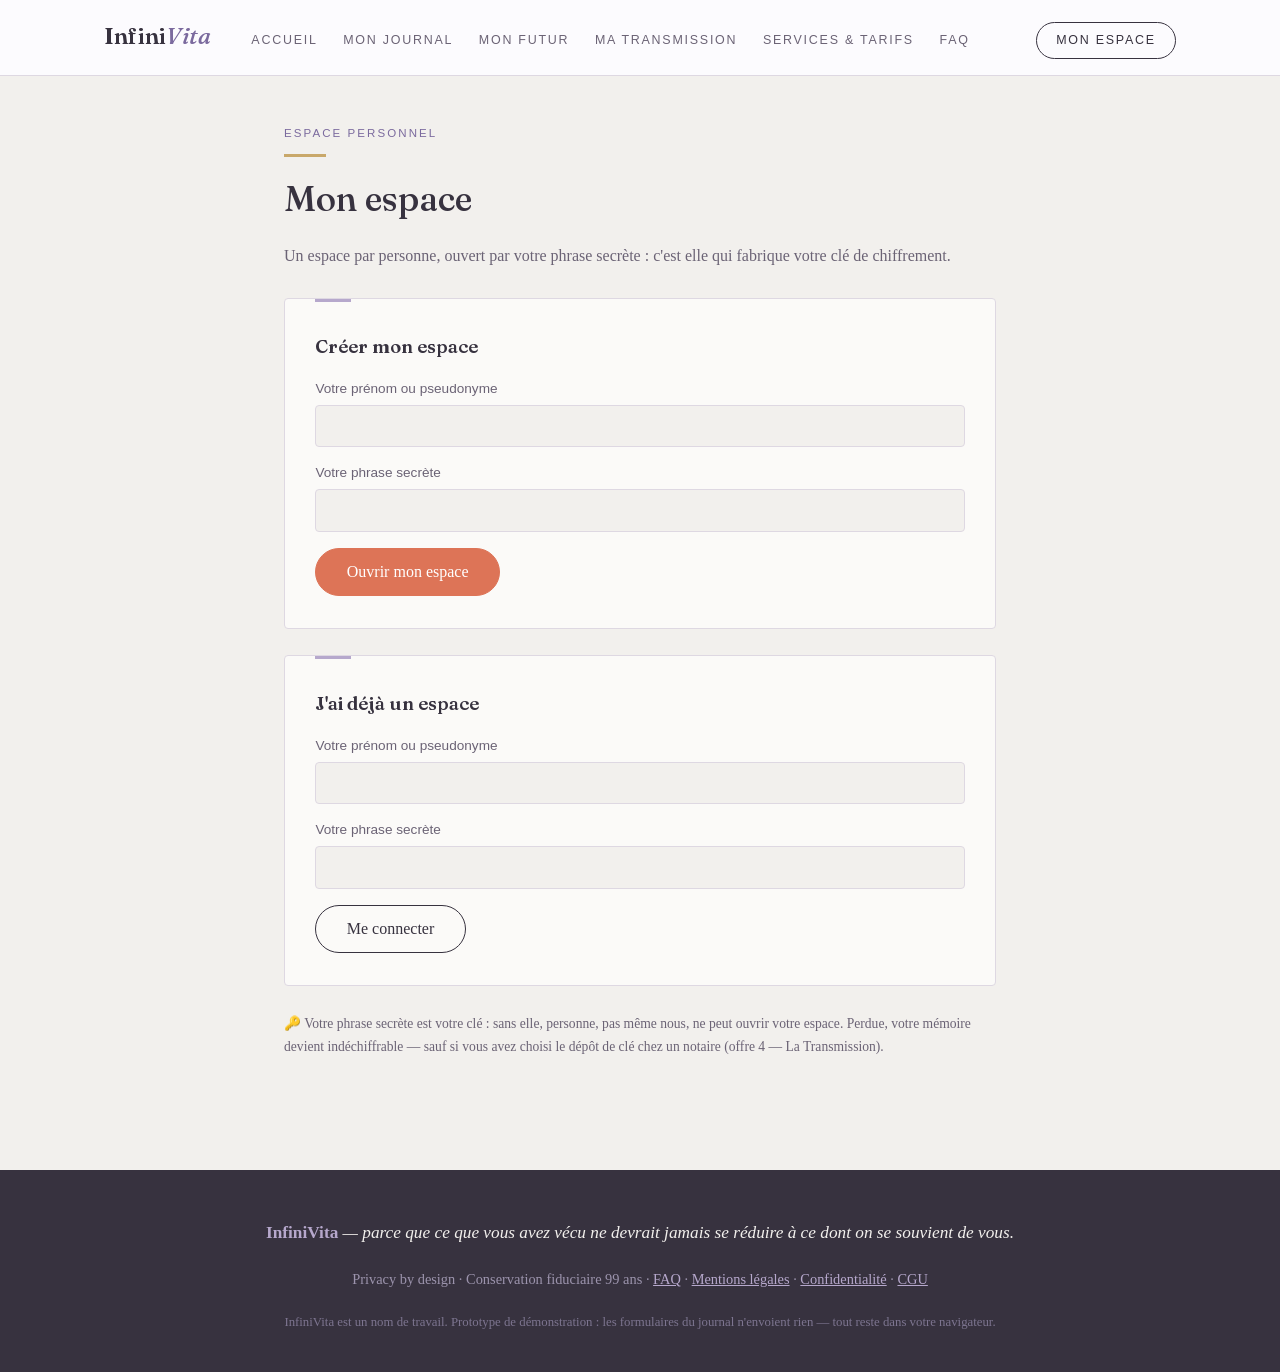
==== espace.html @ aa5b02a9 "Alignement : colonnes de contenu calées sur le bord gauche (Futur/Transmission/Journal) ; Mon espace" ====
<!DOCTYPE html>
<html lang="fr">
<head>
<meta charset="UTF-8">
<meta name="viewport" content="width=device-width, initial-scale=1.0">
<meta name="robots" content="noindex, nofollow">
<title>Mon espace — InfiniVita</title>
<link rel="stylesheet" href="styles.css?v=8">
</head>
<body>

<header>
  <div class="header-inner">
    <a class="logo" href="index.html">Infini<span>Vita</span></a>
    <nav>
      <a href="index.html">Accueil</a>
      <a href="journal.html">Mon Journal</a>
      <a href="futur.html">Mon Futur</a>
      <a href="transmission.html">Ma Transmission</a>
      <a href="tarifs.html">Services &amp; tarifs</a>
      <a href="faq.html">FAQ</a>
      <a href="espace.html" class="espace active">Mon espace</a>
    </nav>
  </div>
</header>

<div class="wrap narrow">
  <section class="block">
    <div class="page-kicker">Espace personnel</div>
    <h2 class="section-title">Mon espace</h2>
    <p style="color:var(--ink-soft);margin:0.8rem 0 1.8rem;">Un espace par personne, ouvert par votre phrase secrète : c'est elle qui fabrique votre clé de chiffrement.</p>

    <div id="login-panels">
      <div class="panel">
        <h3>Créer mon espace</h3>
        <label>Votre prénom ou pseudonyme</label><input type="text" id="esp-prenom">
        <label>Votre phrase secrète</label><input type="password" id="esp-phrase">
        <div style="margin-top:1rem;"><button class="btn" onclick="openSpace('esp-prenom')">Ouvrir mon espace</button></div>
      </div>
      <div class="panel">
        <h3>J'ai déjà un espace</h3>
        <label>Votre prénom ou pseudonyme</label><input type="text" id="esp-prenom2">
        <label>Votre phrase secrète</label><input type="password">
        <div style="margin-top:1rem;"><button class="btn ghost" onclick="openSpace('esp-prenom2')">Me connecter</button></div>
      </div>
      <p class="hint">🔑 Votre phrase secrète est votre clé : sans elle, personne, pas même nous, ne peut ouvrir votre espace. Perdue, votre mémoire devient indéchiffrable — sauf si vous avez choisi le dépôt de clé chez un notaire (offre 4 — La Transmission).</p>
    </div>

    <div id="space-open" style="display:none;">
      <div class="panel" style="border-color:var(--amethyste);">
        <h3 id="welcome-msg">Bienvenue</h3>
        <p class="note">Votre espace est ouvert (démonstration : sur cet appareil, cette session seulement). Dans la version complète, chaque page — Météo, Journal, Mémoire, Projections, Créations — écrit dans votre espace chiffré, où que vous soyez.</p>
        <div style="margin-top:1.2rem;display:flex;gap:0.7rem;flex-wrap:wrap;">
          <a class="btn" href="journal.html">Poser ma météo du jour</a>
          <button class="btn ghost" onclick="closeSpace()">Fermer mon espace</button>
        </div>
      </div>
    </div>
  </section>
</div>

<footer>
  <div class="sig"><strong>InfiniVita</strong> — parce que ce que vous avez vécu ne devrait jamais se réduire à ce dont on se souvient de vous.</div>
  <div>Privacy by design · Conservation fiduciaire 99 ans · <a href="faq.html">FAQ</a> · <a href="legal.html#mentions">Mentions légales</a> · <a href="legal.html#confidentialite">Confidentialité</a> · <a href="legal.html#cgu">CGU</a></div>
  <div class="worknote">InfiniVita est un nom de travail. Prototype de démonstration : les formulaires du journal n'envoient rien — tout reste dans votre navigateur.</div>
</footer>

<script src="app.js?v=8"></script>
</body>
</html>
---- styles.css ----
/* InfiniVita V3 — Le fil d'améthyste · palette Brume & améthyste (V2) */
@font-face {
  font-family: 'Fraunces';
  src: url('assets/fonts/fraunces-var.woff2') format('woff2');
  font-weight: 100 900;
  font-style: normal;
  font-display: swap;
}
@font-face {
  font-family: 'Fraunces';
  src: url('assets/fonts/fraunces-var-italic.woff2') format('woff2');
  font-weight: 100 900;
  font-style: italic;
  font-display: swap;
}
:root {
  --ink: #37323f;
  --ink-soft: #6b6375;
  --brume: #f2f0ed;
  --brume-2: #e9e5ee;
  --creme: #ece6da;
  --amethyste: #7b6a9e;
  --amethyste-deep: #5d4f7e;
  --amethyste-soft: #b6a8cc;
  --corail: #dd7457;
  --corail-deep: #c05f44;
  --or: #c9a86a;
  --green: #4a6b57;
  --line: #ded8e2;
  --white: #fbfaf8;
  --on-dark: #d8d3e2;
  --on-dark-strong: #e7e3f0;
}
* { margin: 0; padding: 0; box-sizing: border-box; }
body {
  font-family: 'Iowan Old Style', 'Palatino Linotype', Palatino, Georgia, serif;
  background: var(--brume); color: var(--ink); line-height: 1.7;
}

/* ---------- Header ---------- */
header {
  position: sticky; top: 0; z-index: 50;
  background: rgba(253,252,255,0.92); backdrop-filter: blur(8px);
  border-bottom: 1px solid var(--line);
}
.header-inner {
  max-width: 1120px; margin: 0 auto; padding: 1rem 1.5rem;
  display: flex; align-items: baseline; gap: 2.5rem; flex-wrap: wrap;
}
.logo { font-family: 'Fraunces', 'Iowan Old Style', Palatino, Georgia, serif; font-size: 1.45rem; font-weight: 600; letter-spacing: 0.01em; color: var(--ink); text-decoration: none; }
.logo span { color: var(--amethyste); font-style: italic; }
nav { display: flex; gap: 1.6rem; flex: 1; flex-wrap: wrap; align-items: baseline; }
nav a {
  font-family: -apple-system, 'Segoe UI', Helvetica, sans-serif;
  font-size: 0.78rem; letter-spacing: 0.14em; text-transform: uppercase;
  color: var(--ink-soft); text-decoration: none; padding: 0.3rem 0;
  border-bottom: 2px solid transparent;
}
nav a:hover { color: var(--amethyste-deep); }
nav a.active { color: var(--amethyste); border-bottom-color: var(--amethyste); }
nav a.espace {
  margin-left: auto; border: 1px solid var(--ink); border-radius: 999px;
  padding: 0.45rem 1.2rem; color: var(--ink);
}
nav a.espace:hover { background: var(--ink); color: var(--brume); }

/* ---------- Layout ---------- */
.wrap { max-width: 1120px; margin: 0 auto; padding: 0 1.5rem; }
.narrow { max-width: 760px; margin-left: auto; margin-right: auto; }
/* Dans les pages de contenu, la colonne s'aligne sur le bord gauche du titre et de la photo */
section.block > .narrow { margin-left: 0; }
section.block { padding: 3rem 0; }
h1, h2, h3, h4 { font-family: 'Fraunces', 'Iowan Old Style', Palatino, Georgia, serif; }
h2.section-title { font-size: clamp(1.6rem, 3.5vw, 2.2rem); font-weight: 500; margin-bottom: 0.4rem; }
h2.section-title em { color: var(--amethyste); }
.page-kicker {
  font-family: -apple-system, 'Segoe UI', sans-serif; font-size: 0.72rem;
  letter-spacing: 0.18em; text-transform: uppercase; color: var(--amethyste);
  margin-bottom: 0.8rem;
}
.page-kicker::after { content: ''; display: block; width: 2.6rem; height: 3px; background: var(--or); margin-top: 0.6rem; }
.prose p { margin-bottom: 1rem; color: var(--ink-soft); }
.prose p strong { color: var(--ink); }
.prose .lead { font-size: 1.14rem; color: var(--ink); }
.prose h3 { font-weight: 500; font-size: 1.4rem; }

/* ---------- Hero (accueil) : encre sombre, texte + photo ---------- */
.hero { position: relative; padding: 5rem 1.5rem 4.5rem; overflow: hidden; background: var(--ink); }
.hero-grid {
  max-width: 1120px; margin: 0 auto;
  display: grid; grid-template-columns: 1.15fr 1fr; gap: 3.5rem; align-items: center;
}
.hero-text { position: relative; }
.hero-text::before {
  content: ''; position: absolute; left: -1.6rem; top: 0.4rem; bottom: 0.4rem; width: 2px;
  background: linear-gradient(to bottom, transparent, var(--or) 30%, var(--or) 70%, transparent);
  opacity: 0.9;
}
.hero .question {
  display: inline-block; font-style: italic; color: var(--amethyste-soft);
  font-size: 1.08rem; margin-bottom: 1.4rem;
}
.hero h1 {
  font-size: clamp(2rem, 5vw, 3.3rem); line-height: 1.12; font-weight: 550;
  margin-bottom: 1.5rem; color: var(--white);
}
.hero h1 em { color: var(--amethyste-soft); }
.hero p { color: var(--on-dark); font-size: 1.1rem; margin-bottom: 0.9rem; max-width: 54ch; }
.hero p strong { color: var(--on-dark-strong); }
.hero .tagline { font-style: italic; color: var(--or); margin-top: 1.4rem; }
.hero-illus img {
  width: 100%; height: auto; display: block; border-radius: 6px;
  box-shadow: 0 24px 60px rgba(0,0,0,0.4);
}
.hero-illus { position: relative; }
.hero-illus::after {
  content: ''; position: absolute; inset: 1rem -1rem -1rem 1rem;
  border: 1px solid var(--or); border-radius: 6px; z-index: -1; opacity: 0.55;
}

/* ---------- Photos des pages ---------- */
.page-photo { margin: 0 0 2.4rem; position: relative; }
.page-photo img {
  width: 100%; height: auto; max-height: 440px; object-fit: cover;
  display: block; border-radius: 6px;
  box-shadow: 0 18px 44px rgba(55,50,63,0.18);
}
.page-photo::after {
  content: ''; position: absolute; inset: 0.9rem -0.9rem -0.9rem 0.9rem;
  border: 1px solid var(--or); border-radius: 6px; z-index: -1; opacity: 0.5;
}
.card-photo {
  width: 100%; height: 210px; object-fit: cover; display: block;
  border-radius: 4px; margin-bottom: 1.3rem;
}
.card.full .split { display: grid; grid-template-columns: 1.1fr 1fr; gap: 2.2rem; align-items: center; }
.card.full .split .card-photo { height: 100%; max-height: 300px; margin-bottom: 0; }
@media (max-width: 700px) { .card.full .split { grid-template-columns: 1fr; } .card.full .split .card-photo { height: 210px; } }

/* ---------- Apparition douce au défilement ---------- */
@media (prefers-reduced-motion: no-preference) {
  .reveal { opacity: 0; transform: translateY(18px); transition: opacity 0.7s ease, transform 0.7s ease; }
  .reveal.seen { opacity: 1; transform: none; }
}
.cta-row { display: flex; gap: 1rem; flex-wrap: wrap; margin-top: 2.2rem; }
@media (max-width: 820px) {
  .hero-grid { grid-template-columns: 1fr; gap: 2.4rem; }
  .hero-text::before { display: none; }
  .hero { text-align: center; padding: 3.5rem 1.25rem 3rem; }
  .hero p { margin-left: auto; margin-right: auto; }
  .cta-row { justify-content: center; }
}

/* ---------- Boutons ---------- */
.btn {
  display: inline-block; font-family: inherit; font-size: 1rem; cursor: pointer; text-decoration: none;
  padding: 0.9rem 1.9rem; border-radius: 999px; border: 1px solid var(--corail);
  background: var(--corail); color: #fff; transition: 0.25s; text-align: center;
}
.btn:hover { background: var(--corail-deep); border-color: var(--corail-deep); color: #fff; }
.btn.ghost { background: transparent; color: var(--ink); border-color: var(--ink); }
.btn.ghost:hover { background: var(--brume-2); color: var(--ink); }
.hero .btn.ghost { color: var(--on-dark-strong); border-color: var(--on-dark); }
.hero .btn.ghost:hover { background: rgba(255,255,255,0.1); color: #fff; }

/* ---------- Bandeau de confiance ---------- */
.trust { background: var(--ink); color: var(--brume); padding: 1.3rem 1rem; }
.trust-inner {
  max-width: 1120px; margin: 0 auto; display: flex; gap: 3rem;
  justify-content: center; flex-wrap: wrap; font-size: 0.92rem;
}
.trust-inner strong { color: #fff; font-weight: 600; }
.trust-inner span { color: var(--on-dark); }

/* ---------- Cartes accueil ---------- */
.three-cards { display: grid; grid-template-columns: 1fr 1fr; gap: 1.6rem; padding: 4rem 0 3rem; }
a.card { text-decoration: none; color: inherit; }
.card {
  display: block; background: var(--white); border: 1px solid var(--line); border-radius: 4px;
  padding: 2.4rem 2.2rem; transition: 0.25s; position: relative;
}
.card::before {
  content: ''; position: absolute; top: 0; left: 2.2rem; width: 2.6rem; height: 3px;
  background: var(--or);
}
.card .vignette {
  width: 100%; max-width: 300px; height: auto; display: block;
  border-radius: 6px; margin-bottom: 1.3rem;
}
.card.full { grid-column: 1 / -1; }
.card:hover { transform: translateY(-3px); box-shadow: 0 14px 34px rgba(60,45,90,0.10); }
.card .kicker {
  font-family: -apple-system, 'Segoe UI', sans-serif; font-size: 0.72rem;
  letter-spacing: 0.16em; text-transform: uppercase; color: var(--amethyste);
  margin-bottom: 0.9rem;
}
.card h3 { font-size: 1.5rem; font-weight: 500; margin-bottom: 0.7rem; }
.card p { color: var(--ink-soft); font-size: 1rem; }
.card .sub { font-size: 0.85rem; color: var(--amethyste); margin-top: 1.2rem; font-style: italic; }
@media (max-width: 640px) { .three-cards { grid-template-columns: 1fr; } }

/* ---------- Citation ---------- */
.quote-strip {
  position: relative; text-align: center; font-style: italic; font-size: 1.35rem;
  padding: 4rem 1rem; color: var(--ink); background: var(--creme);
  border-top: 1px solid var(--line); border-bottom: 1px solid var(--line);
}
.quote-strip::before {
  content: ''; position: absolute; left: 50%; top: -1.4rem; width: 2px; height: 2.8rem;
  background: var(--or);
}
.quote-strip .small { font-size: 0.98rem; color: var(--ink-soft); margin-top: 1rem; font-style: normal; max-width: 560px; margin-left: auto; margin-right: auto; }

/* ---------- Triptyque ---------- */
.triple { display: grid; grid-template-columns: repeat(auto-fit, minmax(240px, 1fr)); gap: 1.6rem; margin-top: 1.5rem; }
.triple .cell { background: var(--white); border: 1px solid var(--line); border-radius: 4px; padding: 1.8rem 1.6rem; }
.triple .cell h4 { margin-bottom: 0.6rem; font-size: 1.08rem; font-weight: 600; }
.triple .cell p { font-size: 0.95rem; color: var(--ink-soft); }

/* ---------- Coffre (section sombre) ---------- */
.vault {
  background: var(--ink); color: var(--brume); border-radius: 4px;
  padding: 3rem 2.6rem; margin: 3.5rem 0; border-top: 3px solid var(--or);
}
.vault h2 { font-size: 1.7rem; font-weight: 500; margin-bottom: 1.2rem; }
.vault h2 em { color: var(--amethyste-soft); }
.vault p { color: var(--on-dark); margin-bottom: 1rem; }
.vault ul { list-style: none; margin: 1rem 0 1.5rem; }
.vault li { padding: 0.55rem 0; border-bottom: 1px solid rgba(255,255,255,0.12); color: var(--on-dark-strong); }
.vault li:last-child { border-bottom: none; }
.vault .key-q { color: var(--amethyste-soft); font-weight: bold; margin-top: 1.5rem; }

/* ---------- Sous-navigation ---------- */
.subnav { display: flex; gap: 0.5rem; flex-wrap: wrap; margin: 1.8rem 0 2.2rem; }
.subnav span {
  font-family: -apple-system, 'Segoe UI', sans-serif; font-size: 0.78rem; letter-spacing: 0.06em;
  background: var(--white); border: 1px solid var(--line);
  padding: 0.4rem 0.95rem; border-radius: 999px; color: var(--ink-soft);
}

/* ---------- Panneaux & formulaires ---------- */
.panel {
  position: relative; background: var(--white); border: 1px solid var(--line); border-radius: 4px;
  padding: 2rem 1.9rem; margin-bottom: 1.6rem;
}
.panel::before {
  content: ''; position: absolute; top: 0; left: 1.9rem; width: 2.2rem; height: 3px;
  background: var(--amethyste-soft);
}
.panel h3 { margin-bottom: 0.8rem; font-weight: 600; font-size: 1.15rem; }
label { display: block; font-family: -apple-system, 'Segoe UI', sans-serif; font-size: 0.85rem; color: var(--ink-soft); margin: 0.9rem 0 0.3rem; }
input[type=text], input[type=email], input[type=password], input[type=date], textarea, select {
  width: 100%; padding: 0.7rem 0.9rem; border: 1px solid var(--line); border-radius: 4px;
  font-family: inherit; font-size: 0.97rem; background: var(--brume); color: var(--ink);
}
textarea { min-height: 110px; resize: vertical; }
input:focus, textarea:focus, select:focus { outline: 2px solid var(--amethyste-soft); }
.emoji-row { display: flex; gap: 0.5rem; margin: 0.6rem 0; flex-wrap: wrap; }
.emoji-row button {
  font-size: 1.5rem; background: var(--brume); border: 1px solid var(--line);
  border-radius: 4px; padding: 0.35rem 0.6rem; cursor: pointer;
}
.emoji-row button.sel { border-color: var(--amethyste); background: var(--brume-2); }
.hint { font-size: 0.85rem; color: var(--ink-soft); margin-top: 0.8rem; }
.ok-msg { color: var(--green); font-size: 0.92rem; margin-top: 0.7rem; display: none; }
.panel .note { font-size: 0.93rem; color: var(--ink-soft); }

/* ---------- Offres ---------- */
.tarifs-grid { display: grid; grid-template-columns: repeat(3, 1fr); gap: 1.4rem; margin-top: 2rem; }
.tarif {
  position: relative; background: var(--white); border: 1px solid var(--line); border-radius: 4px;
  padding: 1.8rem 1.6rem; display: flex; flex-direction: column;
}
.tarif::before { content: ''; position: absolute; top: 0; left: 1.6rem; width: 2.2rem; height: 3px; background: var(--amethyste-soft); }
.tarif.full { grid-column: 1 / -1; }
.tarif .num { font-family: -apple-system, 'Segoe UI', sans-serif; font-size: 0.72rem; color: var(--amethyste); letter-spacing: 0.14em; text-transform: uppercase; }
.tarif h4 { margin: 0.4rem 0 0.7rem; font-size: 1.25rem; font-weight: 600; }
.tarif p { font-size: 0.93rem; color: var(--ink-soft); flex: 1; }
.tarif .price { margin-top: 1.1rem; font-size: 0.87rem; font-style: italic; color: var(--green); }
.tarif.featured { border-color: var(--amethyste); box-shadow: 0 6px 22px rgba(111,85,153,0.14); }
.tarif.featured::before { background: var(--amethyste); }
@media (max-width: 800px) { .tarifs-grid { grid-template-columns: 1fr; } }

/* ---------- FAQ ---------- */
.faq-section {
  margin: 2.6rem 0 1.1rem; color: var(--amethyste); font-size: 1.2rem; font-weight: 500;
  border-bottom: 1px solid var(--line); padding-bottom: 0.5rem;
}
.faq-item { background: var(--white); border: 1px solid var(--line); border-radius: 4px; margin-bottom: 0.9rem; overflow: hidden; }
.faq-q {
  width: 100%; text-align: left; background: none; border: none; cursor: pointer;
  font-family: inherit; font-size: 1.02rem; color: var(--ink);
  padding: 1.1rem 1.3rem; display: flex; justify-content: space-between; align-items: center; gap: 1rem;
}
.faq-q:hover { background: var(--brume-2); }
.faq-q .qnum { color: var(--amethyste); margin-right: 0.5rem; }
.faq-q .chev { color: var(--amethyste); transition: transform 0.3s; flex-shrink: 0; font-size: 0.8rem; }
.faq-item.open .chev { transform: rotate(180deg); }
.faq-a { max-height: 0; overflow: hidden; transition: max-height 0.35s ease; }
.faq-a p { padding: 0 1.3rem 1.2rem; color: var(--ink-soft); font-size: 0.96rem; }

/* ---------- Garde-fou ---------- */
.guard { position: relative; border: 1px solid var(--amethyste); border-radius: 4px; background: var(--white); padding: 2rem 1.9rem; margin: 1.6rem 0; }
.guard::before { content: ''; position: absolute; top: 0; left: 1.9rem; width: 2.2rem; height: 3px; background: var(--amethyste); }
.guard h3 { color: var(--amethyste-deep); margin-bottom: 0.7rem; font-weight: 600; font-size: 1.15rem; }
.guard ul { margin: 0.7rem 0 0.7rem 1.2rem; color: var(--ink-soft); }
.guard li { margin-bottom: 0.4rem; }

/* ---------- Footer ---------- */
footer { background: var(--ink); color: #9c94ad; text-align: center; padding: 3rem 1rem 2.4rem; margin-top: 4rem; font-size: 0.9rem; }
footer .sig { color: var(--brume); font-size: 1.08rem; font-style: italic; margin-bottom: 1.2rem; }
footer .sig strong { color: var(--amethyste-soft); font-style: normal; }
footer a { color: var(--amethyste-soft); text-decoration: underline; }
footer .worknote { margin-top: 1.3rem; font-size: 0.8rem; color: #7d7590; }

@media (max-width: 640px) {
  header { position: static; }
  .header-inner { justify-content: center; gap: 1rem; }
  nav { justify-content: center; gap: 1rem; }
  nav a.espace { margin-left: 0; }
  .hero { padding: 3.5rem 1rem 2.5rem; }
  .vault { padding: 2.2rem 1.5rem; }
}
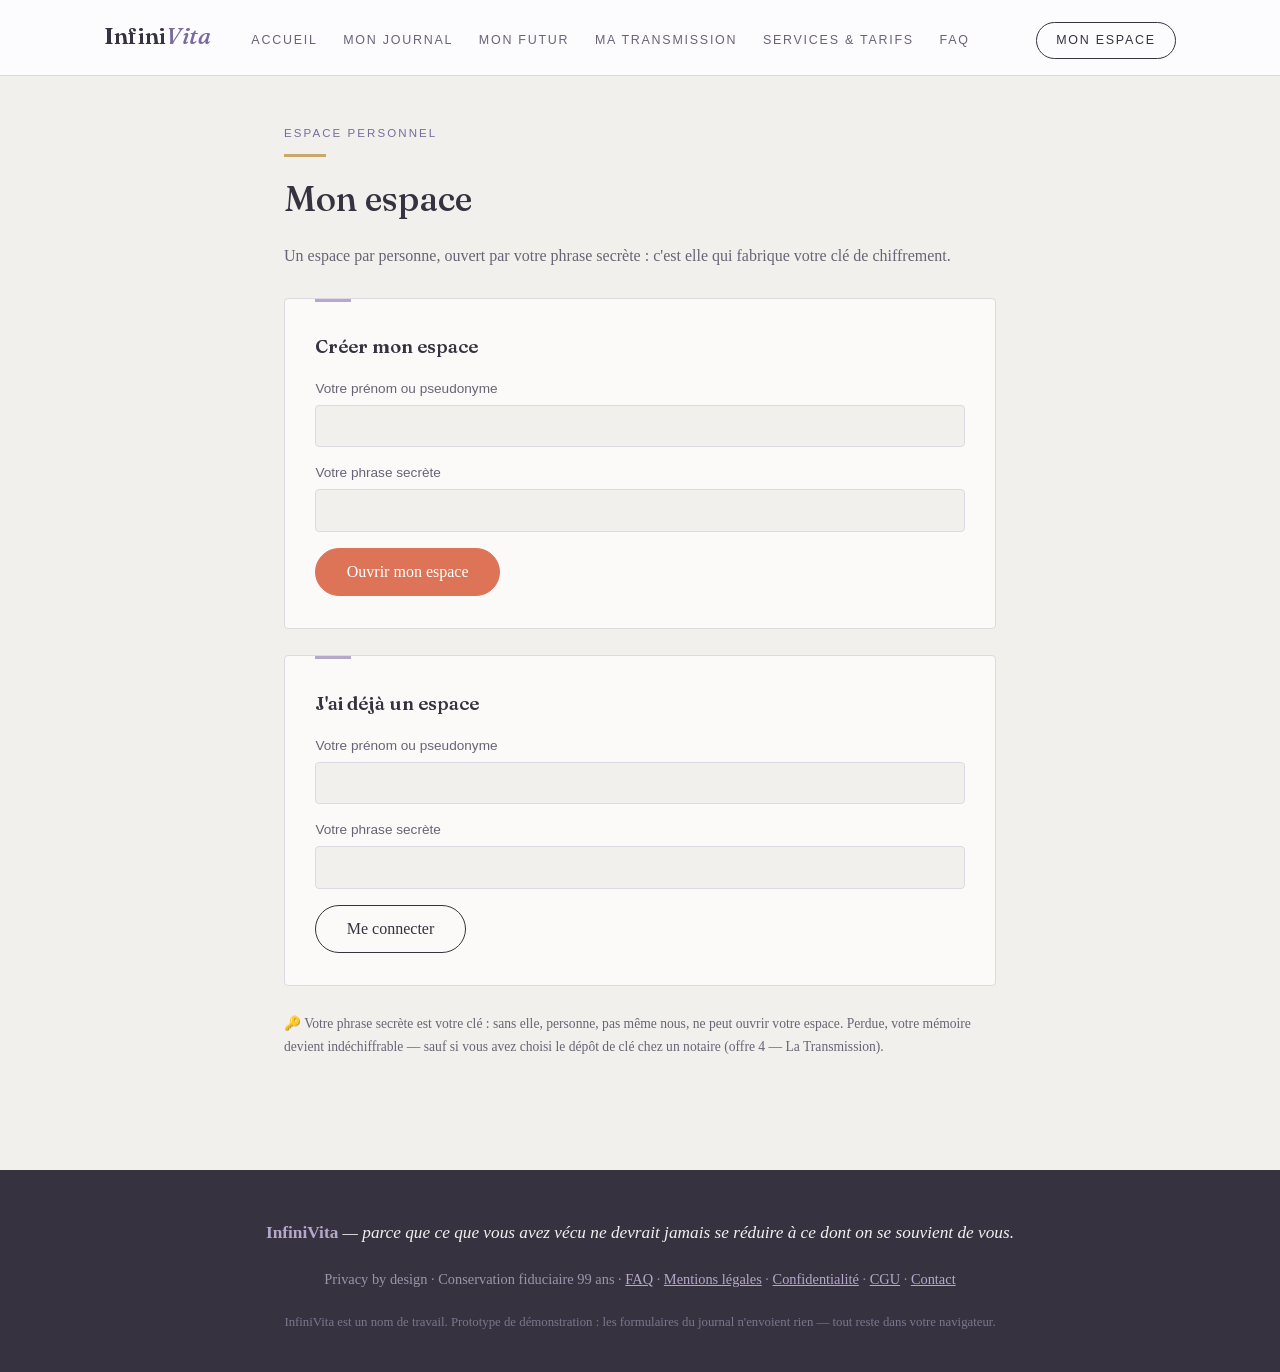
==== commit a9fe165d: "Contact : contact@infinivita.fr partout — mentions légales (3 emplacements), lien Contact dans le fo" ====
--- a/espace.html
+++ b/espace.html
@@ -5,7 +5,7 @@
 <meta name="viewport" content="width=device-width, initial-scale=1.0">
 <meta name="robots" content="noindex, nofollow">
 <title>Mon espace — InfiniVita</title>
-<link rel="stylesheet" href="styles.css?v=8">
+<link rel="stylesheet" href="styles.css?v=11">
 </head>
 <body>
 
@@ -61,10 +61,10 @@
 
 <footer>
   <div class="sig"><strong>InfiniVita</strong> — parce que ce que vous avez vécu ne devrait jamais se réduire à ce dont on se souvient de vous.</div>
-  <div>Privacy by design · Conservation fiduciaire 99 ans · <a href="faq.html">FAQ</a> · <a href="legal.html#mentions">Mentions légales</a> · <a href="legal.html#confidentialite">Confidentialité</a> · <a href="legal.html#cgu">CGU</a></div>
+  <div>Privacy by design · Conservation fiduciaire 99 ans · <a href="faq.html">FAQ</a> · <a href="legal.html#mentions">Mentions légales</a> · <a href="legal.html#confidentialite">Confidentialité</a> · <a href="legal.html#cgu">CGU</a> · <a href="#" data-mail-subject="Contact — InfiniVita">Contact</a></div>
   <div class="worknote">InfiniVita est un nom de travail. Prototype de démonstration : les formulaires du journal n'envoient rien — tout reste dans votre navigateur.</div>
 </footer>
 
-<script src="app.js?v=8"></script>
+<script src="app.js?v=11"></script>
 </body>
 </html>
--- a/styles.css
+++ b/styles.css
@@ -97,12 +97,15 @@
   opacity: 0.9;
 }
 .hero .question {
-  display: inline-block; font-style: italic; color: var(--amethyste-soft);
-  font-size: 1.08rem; margin-bottom: 1.4rem;
+  display: block; font-style: italic; color: var(--or);
+  font-size: 1.3rem; margin-bottom: 0.5rem;
+}
+.hero .reponse {
+  color: var(--on-dark-strong); font-weight: 600; font-size: 1.08rem; margin-bottom: 1.6rem;
 }
 .hero h1 {
-  font-size: clamp(2rem, 5vw, 3.3rem); line-height: 1.12; font-weight: 550;
-  margin-bottom: 1.5rem; color: var(--white);
+  font-size: clamp(1.7rem, 3.8vw, 2.5rem); line-height: 1.18; font-weight: 550;
+  margin-bottom: 1.3rem; color: var(--white);
 }
 .hero h1 em { color: var(--amethyste-soft); }
 .hero p { color: var(--on-dark); font-size: 1.1rem; margin-bottom: 0.9rem; max-width: 54ch; }
@@ -231,12 +234,16 @@
 .vault .key-q { color: var(--amethyste-soft); font-weight: bold; margin-top: 1.5rem; }
 
 /* ---------- Sous-navigation ---------- */
+html { scroll-behavior: smooth; }
+.panel, .guard, .prose, .page-photo { scroll-margin-top: 96px; }
 .subnav { display: flex; gap: 0.5rem; flex-wrap: wrap; margin: 1.8rem 0 2.2rem; }
-.subnav span {
+.subnav a {
   font-family: -apple-system, 'Segoe UI', sans-serif; font-size: 0.78rem; letter-spacing: 0.06em;
   background: var(--white); border: 1px solid var(--line);
   padding: 0.4rem 0.95rem; border-radius: 999px; color: var(--ink-soft);
-}
+  text-decoration: none; cursor: pointer; transition: 0.2s;
+}
+.subnav a:hover { border-color: var(--amethyste); color: var(--amethyste-deep); background: var(--brume-2); }
 
 /* ---------- Panneaux & formulaires ---------- */
 .panel {
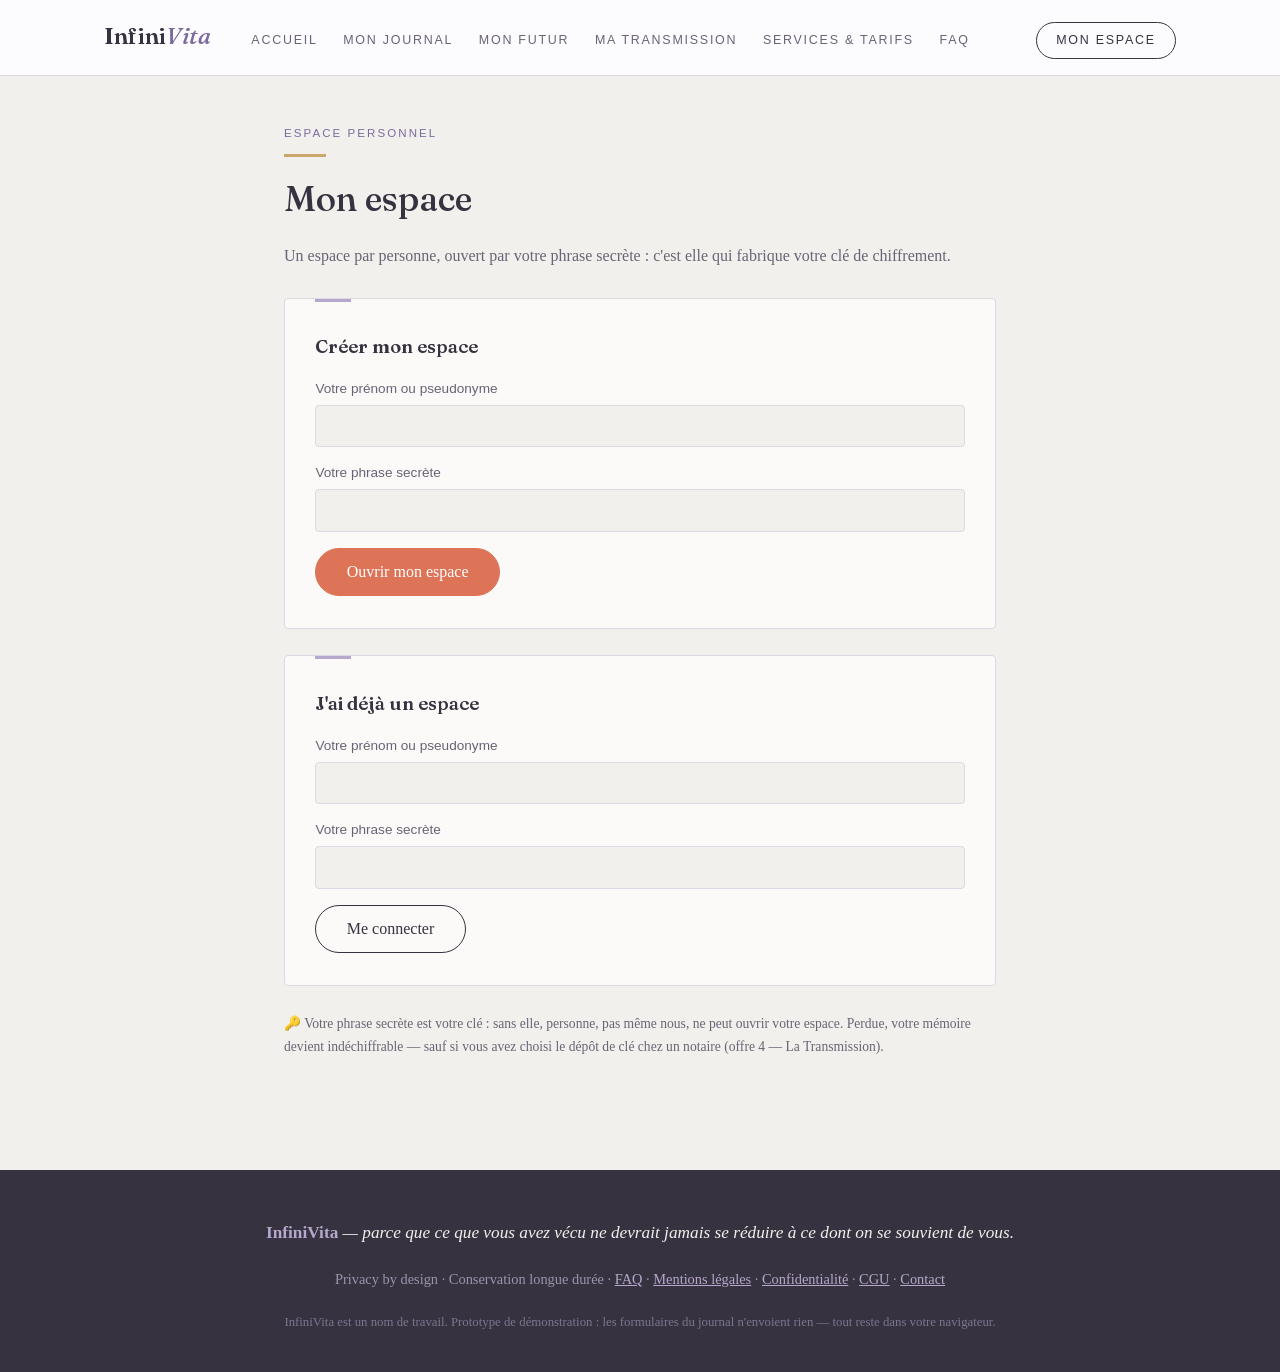
==== commit f8f500c2: "Corrections de texte (pré-audit 15/09/2026) : espace.html" ====
--- a/espace.html
+++ b/espace.html
@@ -5,7 +5,7 @@
 <meta name="viewport" content="width=device-width, initial-scale=1.0">
 <meta name="robots" content="noindex, nofollow">
 <title>Mon espace — InfiniVita</title>
-<link rel="stylesheet" href="styles.css?v=11">
+<link rel="stylesheet" href="styles.css?v=12">
 </head>
 <body>
 
@@ -61,10 +61,10 @@
 
 <footer>
   <div class="sig"><strong>InfiniVita</strong> — parce que ce que vous avez vécu ne devrait jamais se réduire à ce dont on se souvient de vous.</div>
-  <div>Privacy by design · Conservation fiduciaire 99 ans · <a href="faq.html">FAQ</a> · <a href="legal.html#mentions">Mentions légales</a> · <a href="legal.html#confidentialite">Confidentialité</a> · <a href="legal.html#cgu">CGU</a> · <a href="#" data-mail-subject="Contact — InfiniVita">Contact</a></div>
+  <div>Privacy by design · Conservation longue durée · <a href="faq.html">FAQ</a> · <a href="legal.html#mentions">Mentions légales</a> · <a href="legal.html#confidentialite">Confidentialité</a> · <a href="legal.html#cgu">CGU</a> · <a href="#" data-mail-subject="Contact — InfiniVita">Contact</a></div>
   <div class="worknote">InfiniVita est un nom de travail. Prototype de démonstration : les formulaires du journal n'envoient rien — tout reste dans votre navigateur.</div>
 </footer>
 
-<script src="app.js?v=11"></script>
+<script src="app.js?v=12"></script>
 </body>
 </html>
--- a/styles.css
+++ b/styles.css
@@ -104,11 +104,12 @@
   color: var(--on-dark-strong); font-weight: 600; font-size: 1.08rem; margin-bottom: 1.6rem;
 }
 .hero h1 {
-  font-size: clamp(1.7rem, 3.8vw, 2.5rem); line-height: 1.18; font-weight: 550;
-  margin-bottom: 1.3rem; color: var(--white);
-}
+  font-size: clamp(1.35rem, 2vw, 1.72rem); line-height: 1.2; font-weight: 600;
+  margin-bottom: 1.3rem; color: var(--white); white-space: nowrap;
+}
+@media (max-width: 900px) { .hero h1 { white-space: normal; font-size: clamp(1.4rem, 4.5vw, 1.9rem); } .hero br.br-desk { display: none; } }
 .hero h1 em { color: var(--amethyste-soft); }
-.hero p { color: var(--on-dark); font-size: 1.1rem; margin-bottom: 0.9rem; max-width: 54ch; }
+.hero p { color: var(--on-dark); font-size: 1rem; margin-bottom: 0.9rem; }
 .hero p strong { color: var(--on-dark-strong); }
 .hero .tagline { font-style: italic; color: var(--or); margin-top: 1.4rem; }
 .hero-illus img {
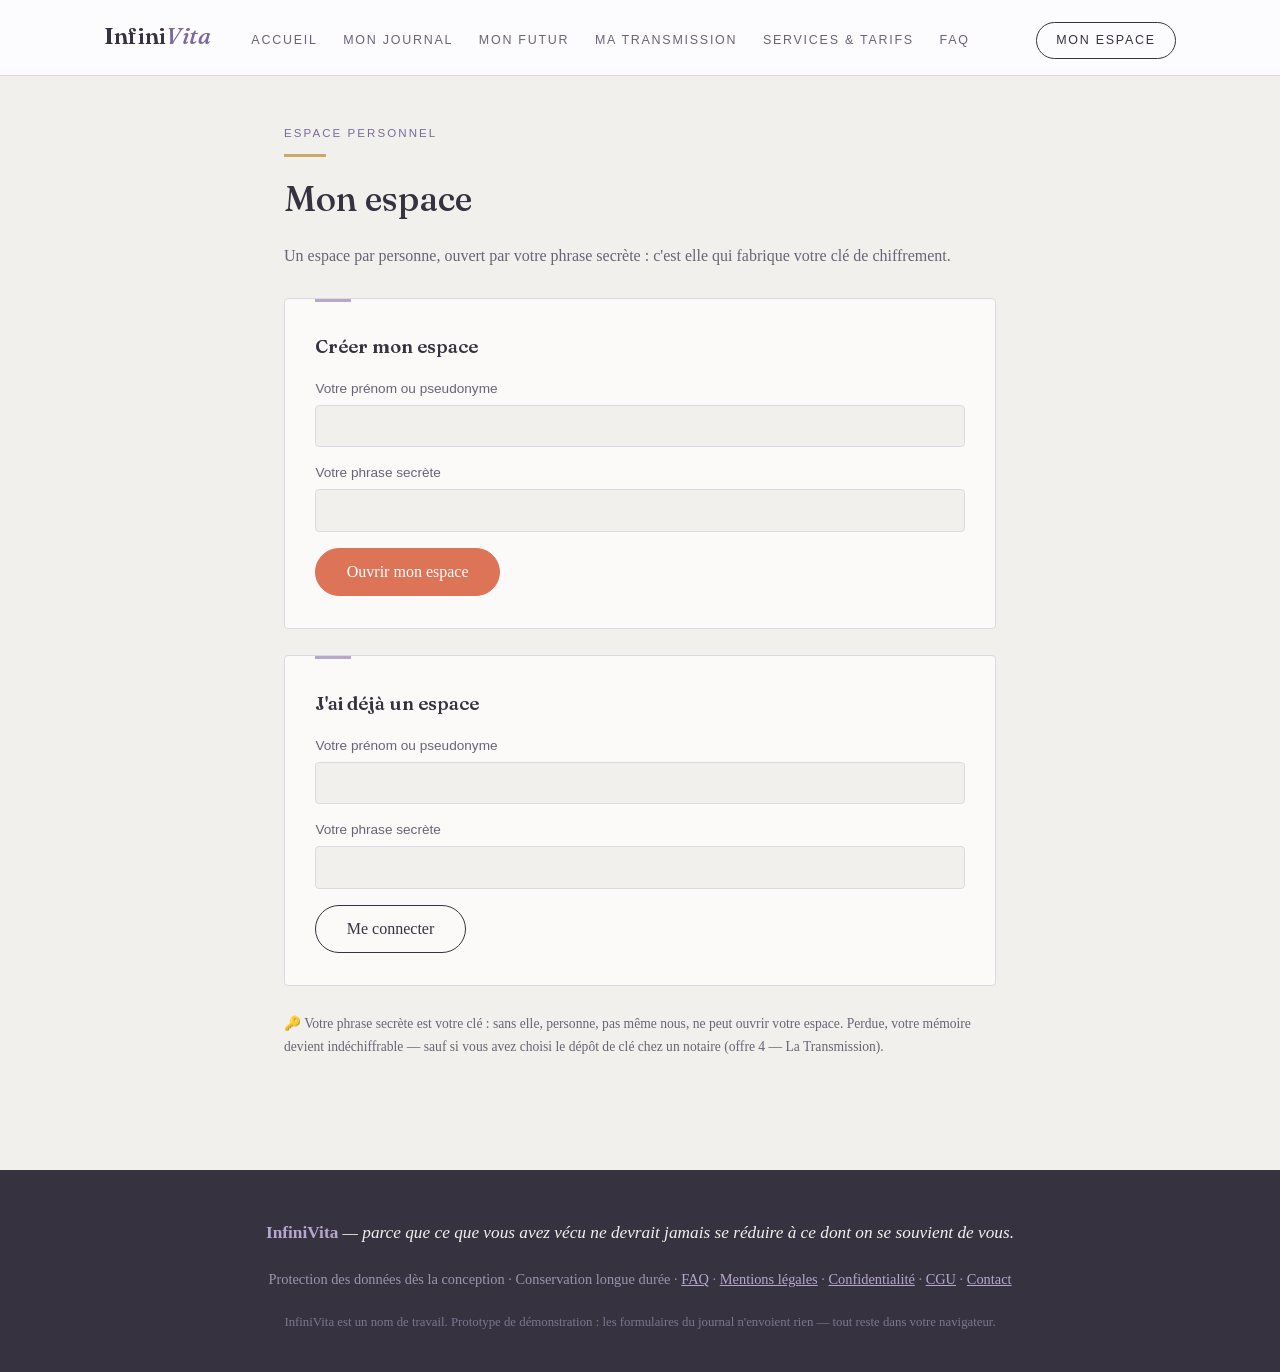
==== commit e8cad000: "Pied de page en français : espace.html" ====
--- a/espace.html
+++ b/espace.html
@@ -61,7 +61,7 @@
 
 <footer>
   <div class="sig"><strong>InfiniVita</strong> — parce que ce que vous avez vécu ne devrait jamais se réduire à ce dont on se souvient de vous.</div>
-  <div>Privacy by design · Conservation longue durée · <a href="faq.html">FAQ</a> · <a href="legal.html#mentions">Mentions légales</a> · <a href="legal.html#confidentialite">Confidentialité</a> · <a href="legal.html#cgu">CGU</a> · <a href="#" data-mail-subject="Contact — InfiniVita">Contact</a></div>
+  <div>Protection des données dès la conception · Conservation longue durée · <a href="faq.html">FAQ</a> · <a href="legal.html#mentions">Mentions légales</a> · <a href="legal.html#confidentialite">Confidentialité</a> · <a href="legal.html#cgu">CGU</a> · <a href="#" data-mail-subject="Contact — InfiniVita">Contact</a></div>
   <div class="worknote">InfiniVita est un nom de travail. Prototype de démonstration : les formulaires du journal n'envoient rien — tout reste dans votre navigateur.</div>
 </footer>
 
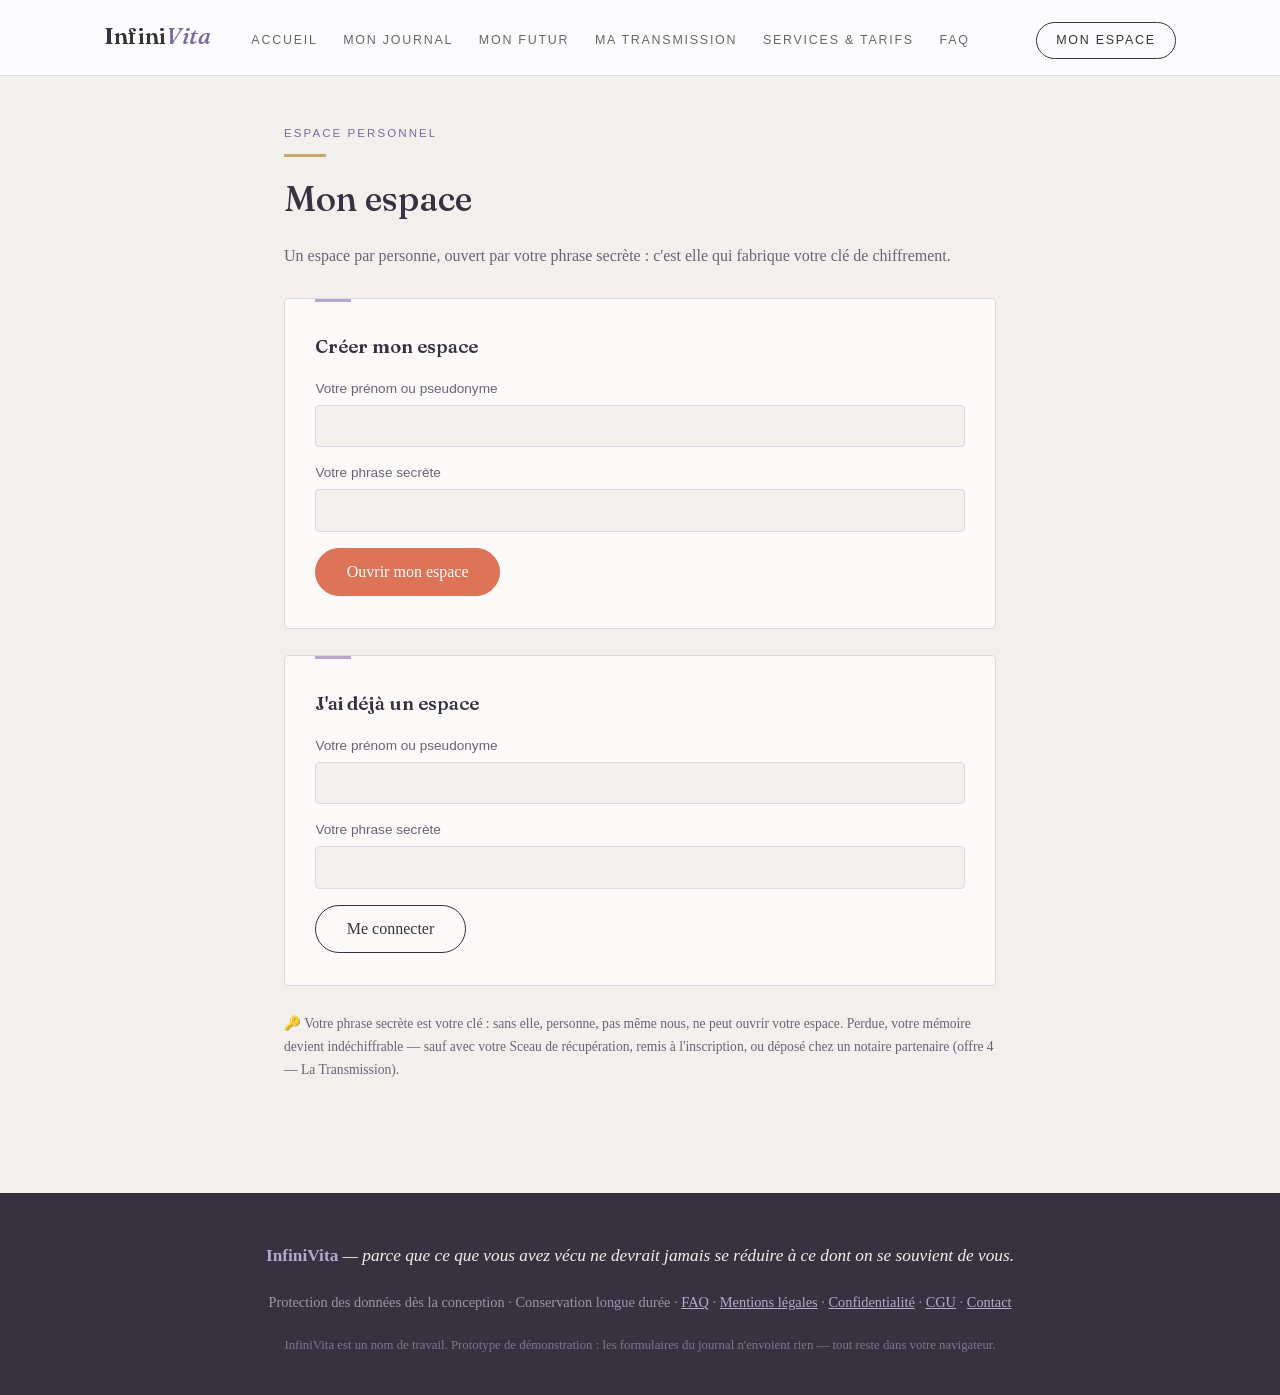
==== commit 4ca1e430: "Update secret phrase hint in espace.html" ====
--- a/espace.html
+++ b/espace.html
@@ -43,7 +43,7 @@
         <label>Votre phrase secrète</label><input type="password">
         <div style="margin-top:1rem;"><button class="btn ghost" onclick="openSpace('esp-prenom2')">Me connecter</button></div>
       </div>
-      <p class="hint">🔑 Votre phrase secrète est votre clé : sans elle, personne, pas même nous, ne peut ouvrir votre espace. Perdue, votre mémoire devient indéchiffrable — sauf si vous avez choisi le dépôt de clé chez un notaire (offre 4 — La Transmission).</p>
+      <p class="hint">🔑 Votre phrase secrète est votre clé : sans elle, personne, pas même nous, ne peut ouvrir votre espace. Perdue, votre mémoire devient indéchiffrable — sauf avec votre Sceau de récupération, remis à l'inscription, ou déposé chez un notaire partenaire (offre 4 — La Transmission).</p>
     </div>
 
     <div id="space-open" style="display:none;">
